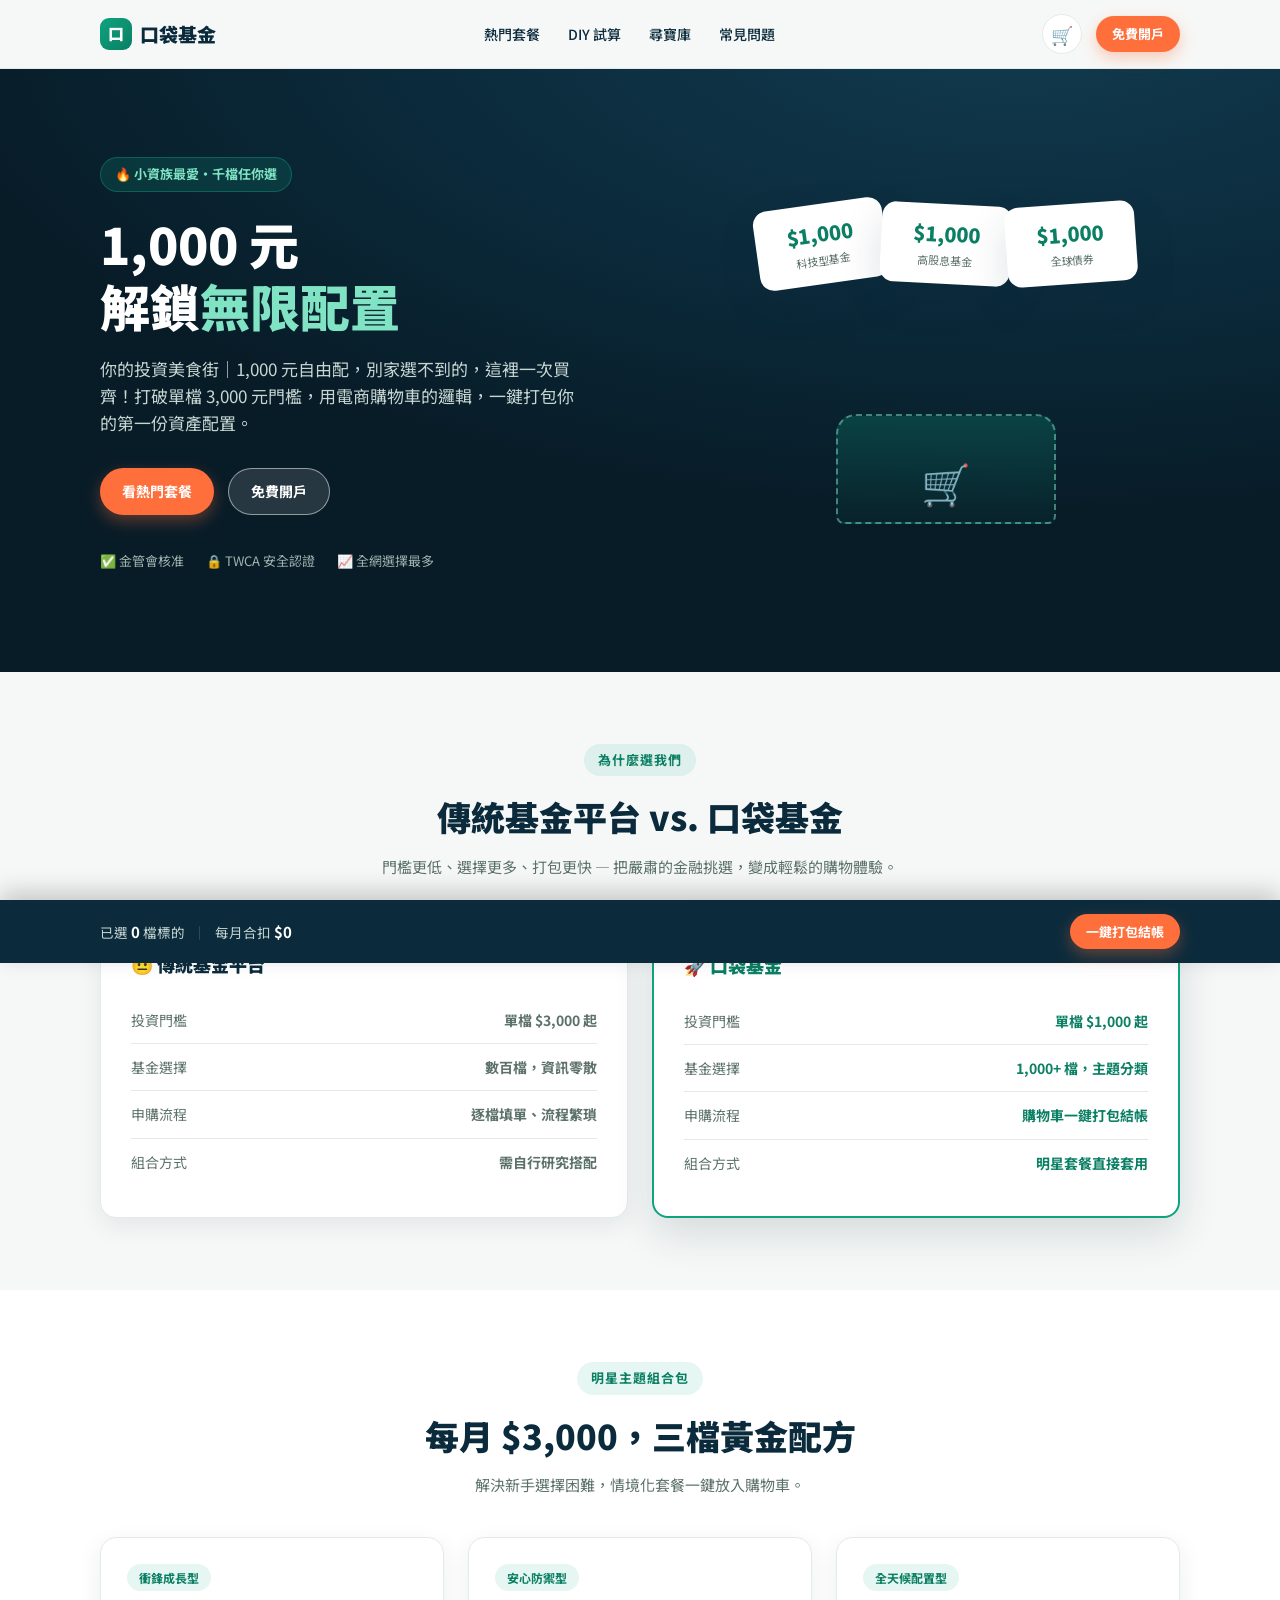
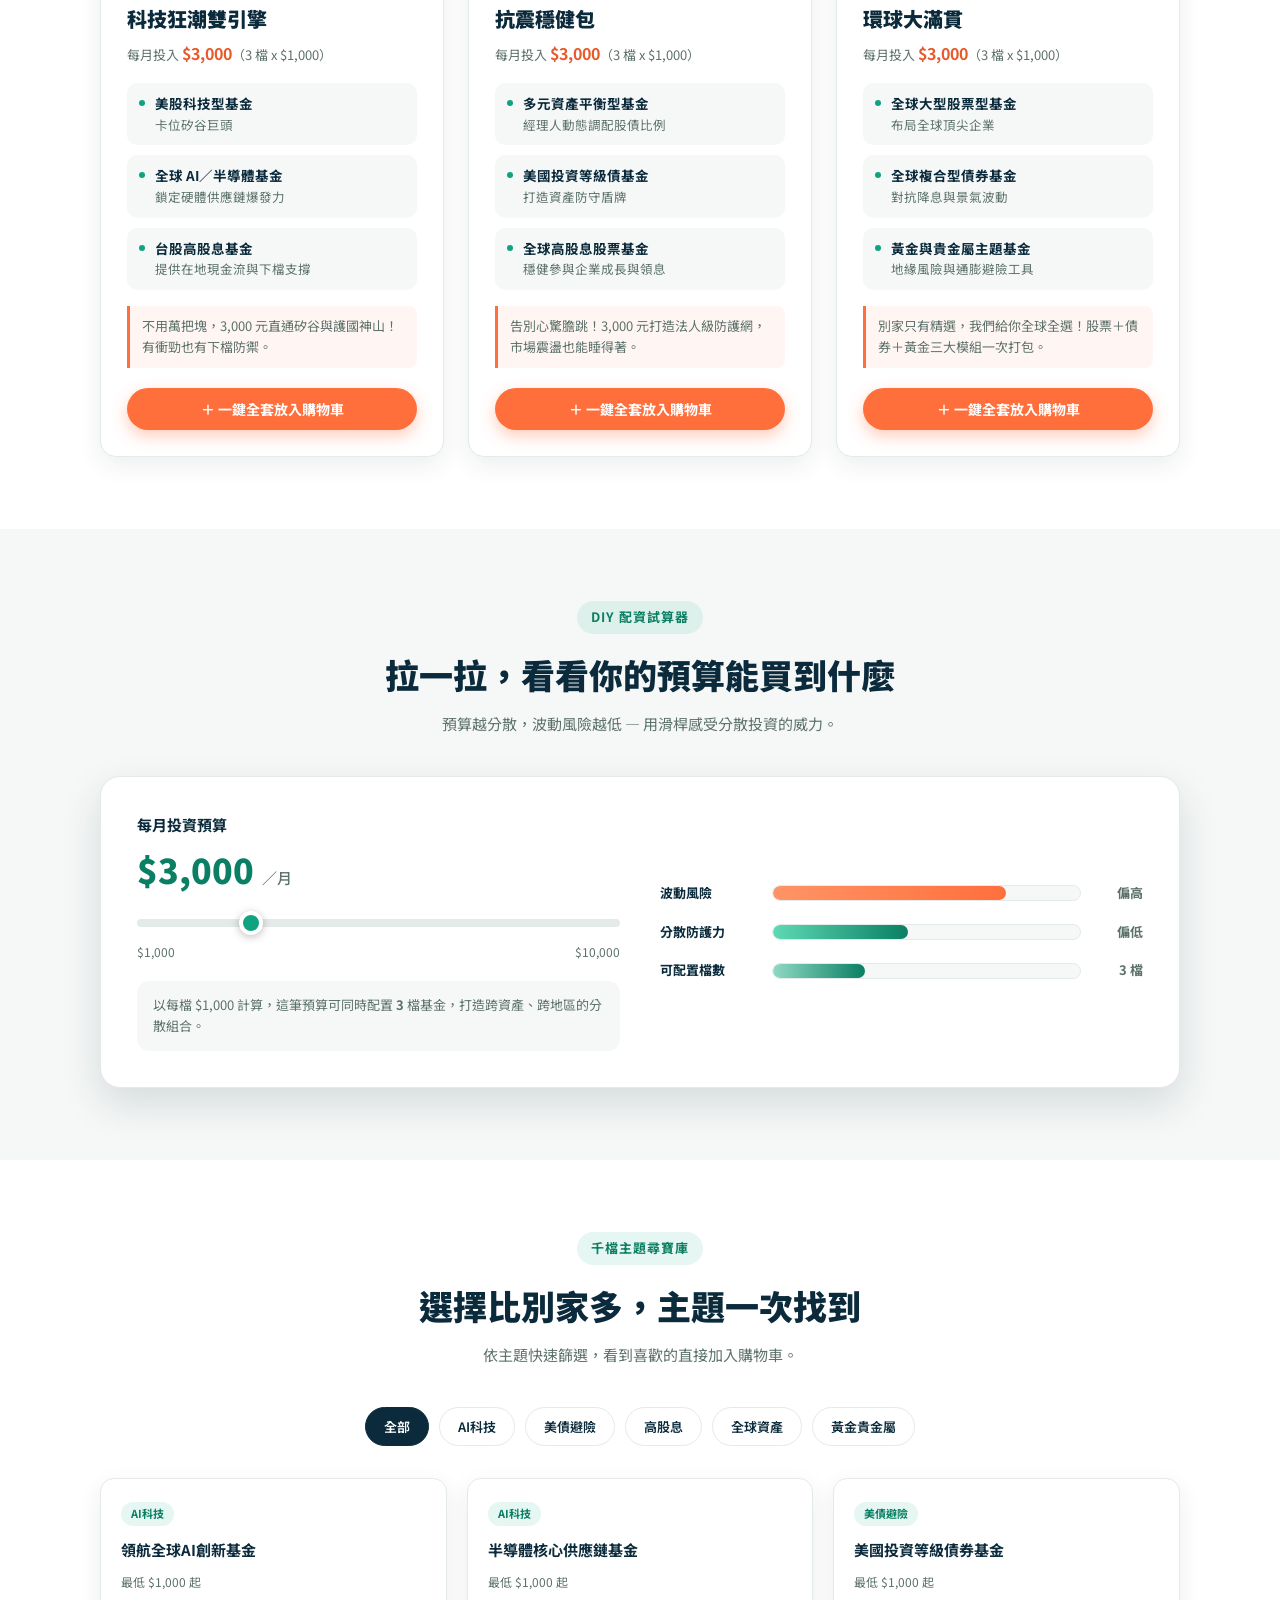
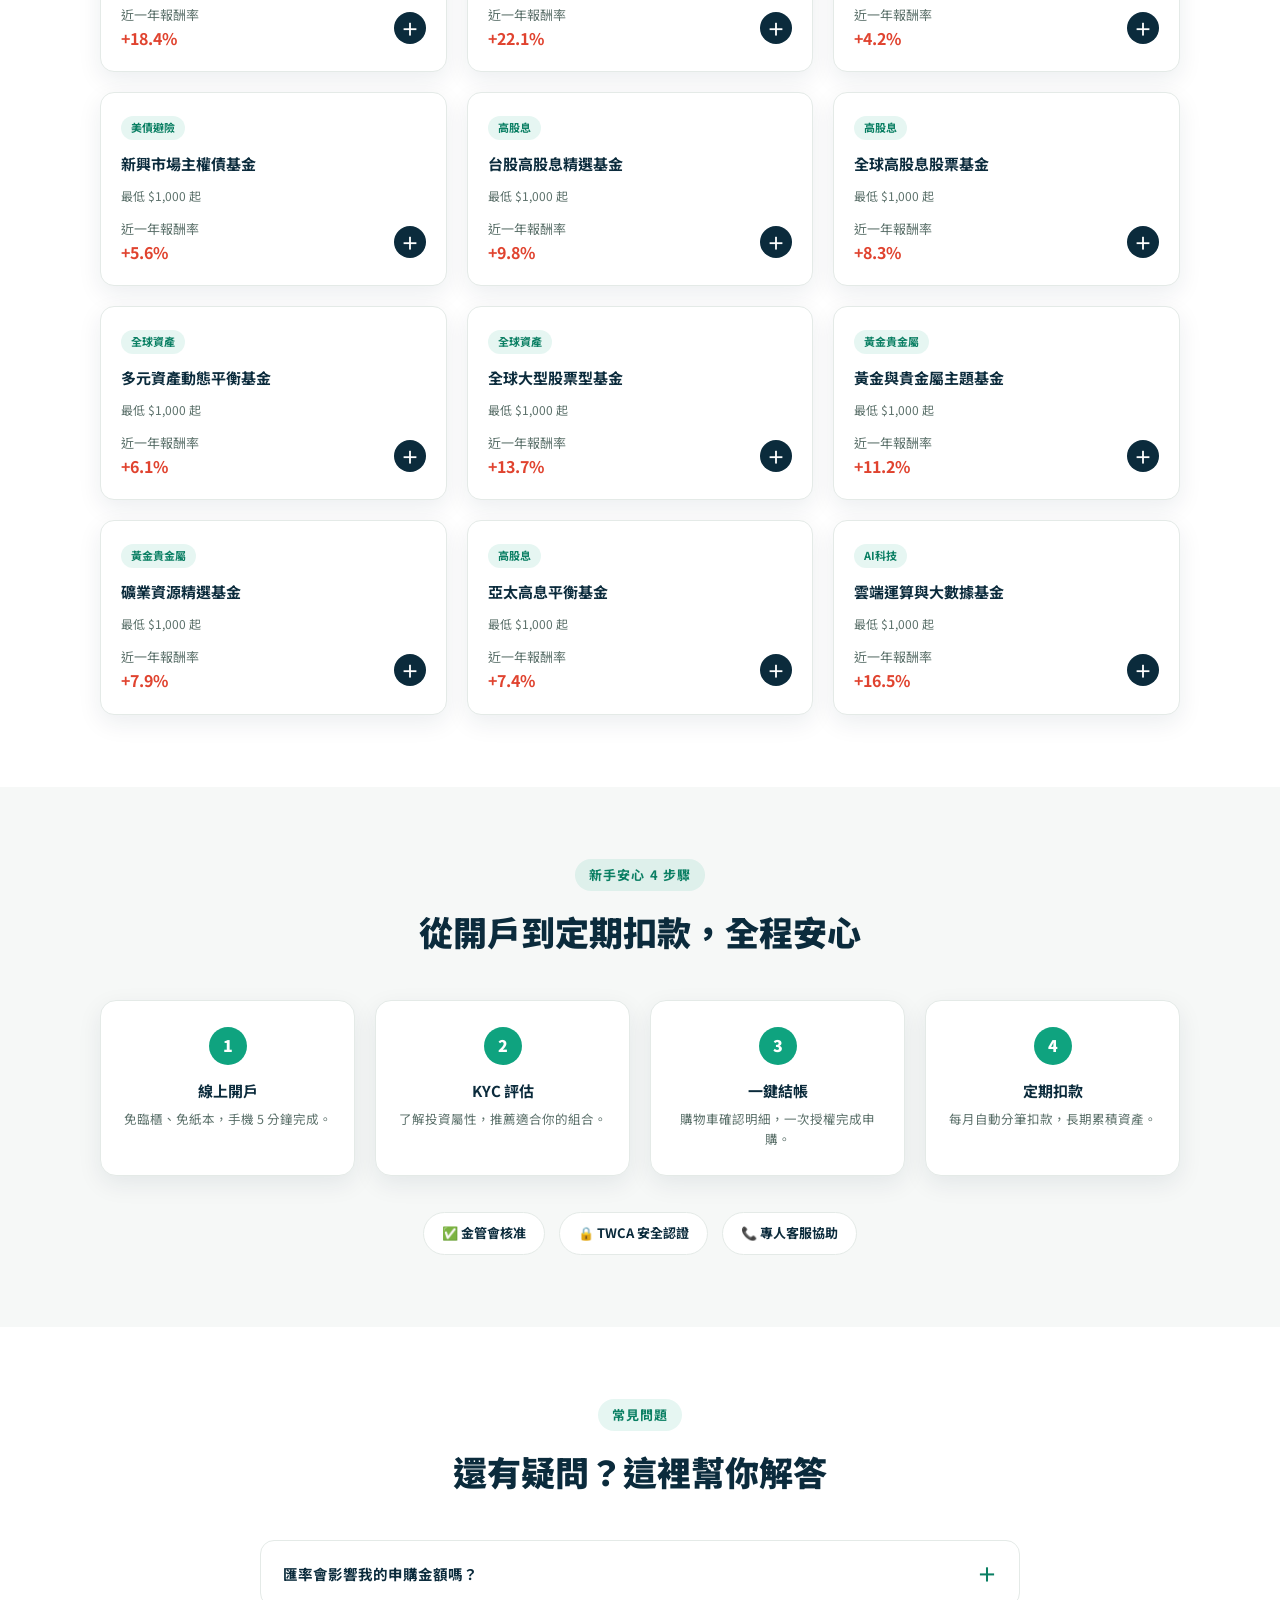
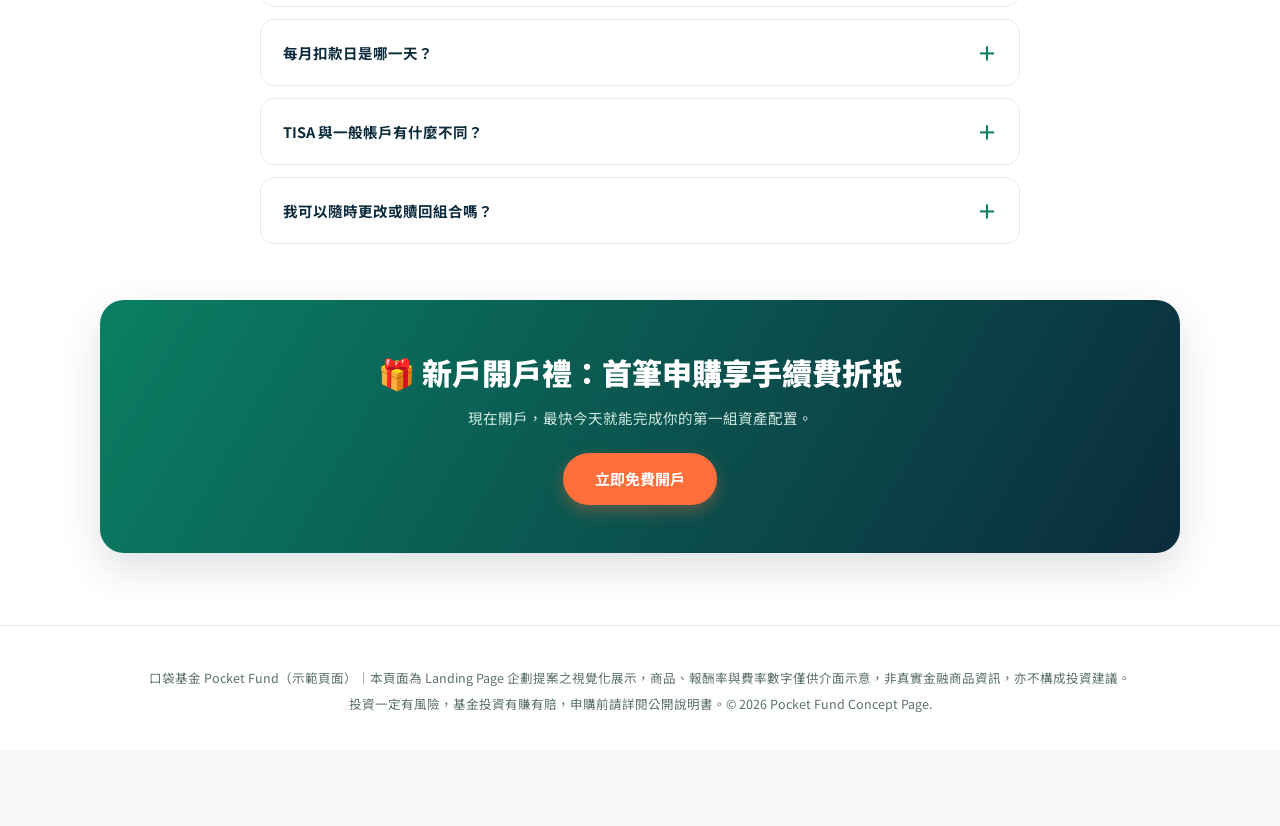
==== index.html @ 4504dd33 "Add pocket-fund single-page landing site Implements the landing page plan from the PDF spec: hero, p" ====
<!DOCTYPE html>
<html lang="zh-Hant">
<head>
<meta charset="UTF-8">
<meta name="viewport" content="width=device-width, initial-scale=1.0">
<title>口袋基金｜1,000 元解鎖無限配置</title>
<meta name="description" content="1,000 元起，千檔基金自由配、一鍵打包結帳。你的投資美食街，別家選不到的，這裡一次買齊。">
<link rel="preconnect" href="https://fonts.googleapis.com">
<link rel="preconnect" href="https://fonts.gstatic.com" crossorigin>
<link href="https://fonts.googleapis.com/css2?family=Noto+Sans+TC:wght@400;500;700;900&display=swap" rel="stylesheet">
<style>
:root{
  --navy:#0B2B3C;
  --teal:#0FA37F;
  --teal-dark:#0A7F63;
  --accent:#FF6F3C;
  --accent-dark:#E85A29;
  --bg:#F6F8F7;
  --card:#FFFFFF;
  --text:#132622;
  --muted:#5C716B;
  --line:#E4EAE7;
  --radius:16px;
  --shadow:0 8px 24px rgba(11,43,60,0.08);
  --shadow-lg:0 16px 40px rgba(11,43,60,0.14);
}
*{box-sizing:border-box;margin:0;padding:0;}
html{scroll-behavior:smooth;}
body{
  font-family:'Noto Sans TC','PingFang TC','Microsoft JhengHei',sans-serif;
  background:var(--bg);
  color:var(--text);
  line-height:1.6;
  padding-bottom:76px;
}
img{max-width:100%;display:block;}
a{color:inherit;text-decoration:none;}
button{font-family:inherit;cursor:pointer;border:none;background:none;}
.container{max-width:1120px;margin:0 auto;padding:0 20px;}
.section{padding:72px 0;}
.section-head{text-align:center;max-width:640px;margin:0 auto 40px;}
.eyebrow{
  display:inline-block;color:var(--teal-dark);font-weight:700;font-size:13px;
  letter-spacing:.08em;background:rgba(15,163,127,0.1);padding:6px 14px;border-radius:999px;margin-bottom:14px;
}
.section-title{font-size:clamp(24px,4vw,34px);font-weight:900;color:var(--navy);}
.section-sub{color:var(--muted);margin-top:10px;font-size:15px;}

/* header */
header{
  position:sticky;top:0;z-index:60;background:rgba(246,248,247,0.92);backdrop-filter:blur(10px);
  border-bottom:1px solid var(--line);
}
.nav{display:flex;align-items:center;justify-content:space-between;padding:14px 20px;max-width:1120px;margin:0 auto;}
.logo{display:flex;align-items:center;gap:8px;font-weight:900;font-size:19px;color:var(--navy);}
.logo-mark{width:32px;height:32px;border-radius:9px;background:linear-gradient(135deg,var(--teal),var(--teal-dark));display:flex;align-items:center;justify-content:center;color:#fff;font-size:16px;font-weight:900;}
.nav-links{display:flex;gap:28px;font-size:14px;font-weight:500;color:var(--navy);}
.nav-links a:hover{color:var(--teal-dark);}
.nav-right{display:flex;align-items:center;gap:14px;}
.cart-chip{
  position:relative;width:40px;height:40px;border-radius:50%;background:var(--card);border:1px solid var(--line);
  display:flex;align-items:center;justify-content:center;font-size:18px;
}
.cart-badge{
  position:absolute;top:-4px;right:-4px;background:var(--accent);color:#fff;font-size:11px;font-weight:700;
  min-width:18px;height:18px;border-radius:999px;display:flex;align-items:center;justify-content:center;padding:0 4px;
  transform:scale(0);transition:transform .25s cubic-bezier(.34,1.56,.64,1);
}
.cart-badge.show{transform:scale(1);}
.btn{
  display:inline-flex;align-items:center;justify-content:center;gap:6px;padding:11px 22px;border-radius:999px;
  font-weight:700;font-size:14px;transition:transform .15s ease,box-shadow .15s ease;white-space:nowrap;
}
.btn:active{transform:scale(0.96);}
.btn-primary{background:var(--accent);color:#fff;box-shadow:0 6px 16px rgba(255,111,60,0.35);}
.btn-primary:hover{background:var(--accent-dark);}
.btn-ghost{background:var(--card);color:var(--navy);border:1.5px solid var(--line);}
.btn-ghost:hover{border-color:var(--teal);color:var(--teal-dark);}
.btn-outline-light{background:rgba(255,255,255,0.12);color:#fff;border:1.5px solid rgba(255,255,255,0.5);}
.btn-outline-light:hover{background:rgba(255,255,255,0.22);}
.btn-sm{padding:8px 16px;font-size:13px;}
@media (max-width:860px){.nav-links{display:none;}}

/* hero */
.hero{
  position:relative;overflow:hidden;background:radial-gradient(1100px 500px at 80% -10%,#123B4F 0%,var(--navy) 55%,#081C28 100%);
  color:#fff;padding:88px 0 100px;
}
.hero-inner{display:grid;grid-template-columns:1.1fr 0.9fr;gap:40px;align-items:center;}
@media (max-width:900px){.hero-inner{grid-template-columns:1fr;text-align:center;}}
.hero-badge{
  display:inline-flex;align-items:center;gap:6px;background:rgba(15,163,127,0.18);border:1px solid rgba(15,163,127,0.4);
  color:#7FE3C4;padding:6px 14px;border-radius:999px;font-size:13px;font-weight:700;margin-bottom:20px;
}
.hero h1{font-size:clamp(30px,5vw,50px);font-weight:900;line-height:1.25;}
.hero h1 .hl{color:#7FE3C4;}
.hero p{margin-top:18px;font-size:17px;color:#C7D6D2;max-width:480px;}
@media (max-width:900px){.hero p{margin-left:auto;margin-right:auto;}}
.hero-cta{display:flex;gap:14px;margin-top:32px;flex-wrap:wrap;}
@media (max-width:900px){.hero-cta{justify-content:center;}}
.hero-trust{display:flex;gap:22px;margin-top:36px;flex-wrap:wrap;color:#9FB3AE;font-size:13px;}
@media (max-width:900px){.hero-trust{justify-content:center;}}
.hero-trust span{display:flex;align-items:center;gap:6px;}

.hero-visual{position:relative;height:320px;}
@media (max-width:900px){.hero-visual{height:260px;}}
.drop-card{
  position:absolute;left:50%;width:130px;padding:14px;border-radius:14px;background:#fff;color:var(--navy);
  box-shadow:var(--shadow-lg);text-align:center;animation:dropfall 3.6s ease-in-out infinite;
}
.drop-card .amt{font-size:20px;font-weight:900;color:var(--teal-dark);}
.drop-card .lbl{font-size:11px;color:var(--muted);margin-top:2px;}
.drop-card:nth-child(1){top:0;transform:translateX(-190px) rotate(-8deg);animation-delay:0s;}
.drop-card:nth-child(2){top:0;transform:translateX(-65px) rotate(3deg);animation-delay:.5s;}
.drop-card:nth-child(3){top:0;transform:translateX(60px) rotate(-4deg);animation-delay:1s;}
@keyframes dropfall{
  0%{opacity:0;top:-20px;}
  12%{opacity:1;}
  55%{top:190px;}
  62%{top:178px;}
  70%{top:190px;}
  85%{opacity:1;}
  100%{opacity:0;top:190px;}
}
.cart-well{
  position:absolute;bottom:0;left:50%;transform:translateX(-50%);width:220px;height:110px;
  background:linear-gradient(180deg,rgba(15,163,127,0.25),rgba(15,163,127,0.05));
  border:2px dashed rgba(127,227,196,0.5);border-radius:20px 20px 8px 8px;display:flex;align-items:flex-end;justify-content:center;
  font-size:40px;padding-bottom:8px;
}

/* compare section */
.compare-grid{display:grid;grid-template-columns:1fr 1fr;gap:24px;}
@media (max-width:760px){.compare-grid{grid-template-columns:1fr;}}
.compare-card{background:var(--card);border-radius:var(--radius);padding:30px;box-shadow:var(--shadow);border:1px solid var(--line);}
.compare-card.win{border:2px solid var(--teal);position:relative;box-shadow:var(--shadow-lg);}
.compare-card.win::before{
  content:"推薦選擇";position:absolute;top:-14px;left:24px;background:var(--teal);color:#fff;font-size:12px;font-weight:700;
  padding:4px 14px;border-radius:999px;
}
.compare-card h3{font-size:18px;font-weight:900;color:var(--navy);margin-bottom:18px;}
.compare-card.win h3{color:var(--teal-dark);}
.compare-row{display:flex;justify-content:space-between;align-items:center;padding:12px 0;border-bottom:1px solid var(--line);font-size:14px;}
.compare-row:last-child{border-bottom:none;}
.compare-row .k{color:var(--muted);}
.compare-row .v{font-weight:700;}
.compare-card:not(.win) .v{color:var(--muted);}
.compare-card.win .v{color:var(--teal-dark);}

/* combos */
.combo-grid{display:grid;grid-template-columns:repeat(3,1fr);gap:24px;}
@media (max-width:960px){.combo-grid{grid-template-columns:1fr;}}
.combo-card{
  background:var(--card);border-radius:var(--radius);padding:26px;box-shadow:var(--shadow);border:1px solid var(--line);
  display:flex;flex-direction:column;transition:transform .2s ease,box-shadow .2s ease;
}
.combo-card:hover{transform:translateY(-4px);box-shadow:var(--shadow-lg);}
.combo-tag{display:inline-block;font-size:12px;font-weight:700;color:var(--teal-dark);background:rgba(15,163,127,0.1);padding:4px 12px;border-radius:999px;align-self:flex-start;margin-bottom:12px;}
.combo-card h3{font-size:20px;font-weight:900;color:var(--navy);}
.combo-price{margin-top:6px;color:var(--muted);font-size:13px;}
.combo-price b{color:var(--accent-dark);font-size:16px;}
.combo-list{margin-top:16px;display:flex;flex-direction:column;gap:10px;flex:1;}
.combo-item{display:flex;gap:10px;font-size:13px;padding:10px 12px;background:var(--bg);border-radius:10px;}
.combo-item .dot{width:6px;height:6px;border-radius:50%;background:var(--teal);margin-top:7px;flex-shrink:0;}
.combo-item b{display:block;color:var(--navy);font-size:13.5px;}
.combo-item span{color:var(--muted);font-size:12.5px;}
.combo-copy{margin-top:16px;font-size:13px;color:var(--muted);background:rgba(255,111,60,0.06);border-left:3px solid var(--accent);padding:10px 12px;border-radius:0 8px 8px 0;}
.combo-card .btn{margin-top:20px;width:100%;}

/* calculator */
.calc-wrap{background:var(--card);border-radius:20px;box-shadow:var(--shadow-lg);border:1px solid var(--line);padding:36px;display:grid;grid-template-columns:1fr 1fr;gap:40px;}
@media (max-width:860px){.calc-wrap{grid-template-columns:1fr;padding:24px;}}
.calc-label{font-weight:700;color:var(--navy);margin-bottom:6px;font-size:15px;}
.calc-value{font-size:34px;font-weight:900;color:var(--teal-dark);}
.calc-value span{font-size:15px;color:var(--muted);font-weight:500;}
input[type=range]{
  width:100%;margin-top:22px;-webkit-appearance:none;height:8px;border-radius:999px;background:var(--line);outline:none;
}
input[type=range]::-webkit-slider-thumb{
  -webkit-appearance:none;width:24px;height:24px;border-radius:50%;background:var(--teal);border:4px solid #fff;
  box-shadow:0 2px 8px rgba(0,0,0,0.25);cursor:pointer;
}
input[type=range]::-moz-range-thumb{width:24px;height:24px;border-radius:50%;background:var(--teal);border:4px solid #fff;box-shadow:0 2px 8px rgba(0,0,0,0.25);cursor:pointer;}
.calc-scale{display:flex;justify-content:space-between;font-size:12px;color:var(--muted);margin-top:8px;}
.calc-note{margin-top:20px;font-size:13px;color:var(--muted);background:var(--bg);padding:14px 16px;border-radius:12px;}
.calc-chart{display:flex;flex-direction:column;justify-content:center;gap:18px;}
.bar-row{display:flex;align-items:center;gap:12px;}
.bar-label{width:100px;font-size:13px;color:var(--navy);font-weight:700;flex-shrink:0;}
.bar-track{flex:1;height:16px;background:var(--bg);border-radius:999px;overflow:hidden;border:1px solid var(--line);}
.bar-fill{height:100%;border-radius:999px;transition:width .35s ease;}
.bar-fill.risk{background:linear-gradient(90deg,#FF9466,var(--accent));}
.bar-fill.stable{background:linear-gradient(90deg,#5FD9B4,var(--teal-dark));}
.bar-val{width:50px;text-align:right;font-size:13px;font-weight:700;color:var(--muted);flex-shrink:0;}

/* treasure */
.tag-filter{display:flex;flex-wrap:wrap;gap:10px;justify-content:center;margin-bottom:32px;}
.tag-btn{
  padding:9px 18px;border-radius:999px;border:1.5px solid var(--line);background:var(--card);font-size:13px;font-weight:600;
  color:var(--navy);transition:all .15s ease;
}
.tag-btn:hover{border-color:var(--teal);}
.tag-btn.active{background:var(--navy);color:#fff;border-color:var(--navy);}
.fund-grid{display:grid;grid-template-columns:repeat(3,1fr);gap:20px;}
@media (max-width:960px){.fund-grid{grid-template-columns:repeat(2,1fr);}}
@media (max-width:620px){.fund-grid{grid-template-columns:1fr;}}
.fund-card{background:var(--card);border-radius:14px;padding:20px;border:1px solid var(--line);box-shadow:var(--shadow);transition:transform .2s ease;}
.fund-card:hover{transform:translateY(-3px);}
.fund-tag{font-size:11px;font-weight:700;color:var(--teal-dark);background:rgba(15,163,127,0.1);padding:3px 10px;border-radius:999px;display:inline-block;}
.fund-name{margin-top:12px;font-size:15px;font-weight:700;color:var(--navy);}
.fund-meta{display:flex;justify-content:space-between;align-items:center;margin-top:14px;}
.fund-return{font-size:13px;color:var(--muted);}
.fund-return b{color:#E0432F;font-size:16px;}
.fund-return.neg b{color:#2E9E6B;}
.add-btn{
  width:32px;height:32px;border-radius:50%;background:var(--navy);color:#fff;font-size:18px;font-weight:700;
  display:flex;align-items:center;justify-content:center;transition:transform .15s ease,background .15s ease;
}
.add-btn:hover{background:var(--teal-dark);}
.add-btn:active{transform:scale(0.85);}
.fund-price{margin-top:10px;font-size:12px;color:var(--muted);}

/* steps */
.steps-grid{display:grid;grid-template-columns:repeat(4,1fr);gap:20px;}
@media (max-width:860px){.steps-grid{grid-template-columns:repeat(2,1fr);}}
@media (max-width:480px){.steps-grid{grid-template-columns:1fr;}}
.step-card{background:var(--card);border-radius:16px;padding:26px 20px;text-align:center;border:1px solid var(--line);box-shadow:var(--shadow);position:relative;}
.step-num{
  width:38px;height:38px;border-radius:50%;background:var(--teal);color:#fff;font-weight:900;display:flex;
  align-items:center;justify-content:center;margin:0 auto 14px;font-size:16px;
}
.step-card h4{font-size:15px;font-weight:700;color:var(--navy);margin-bottom:6px;}
.step-card p{font-size:12.5px;color:var(--muted);}
.trust-badges{display:flex;justify-content:center;gap:14px;margin-top:36px;flex-wrap:wrap;}
.badge-pill{
  display:flex;align-items:center;gap:8px;background:var(--card);border:1px solid var(--line);padding:10px 18px;
  border-radius:999px;font-size:13px;font-weight:700;color:var(--navy);
}

/* faq */
.faq-list{max-width:760px;margin:0 auto;display:flex;flex-direction:column;gap:12px;}
.faq-item{background:var(--card);border:1px solid var(--line);border-radius:14px;overflow:hidden;}
.faq-q{width:100%;text-align:left;padding:18px 22px;display:flex;justify-content:space-between;align-items:center;font-weight:700;color:var(--navy);font-size:14.5px;}
.faq-q .plus{transition:transform .25s ease;color:var(--teal-dark);font-size:20px;flex-shrink:0;margin-left:12px;}
.faq-item.open .faq-q .plus{transform:rotate(45deg);}
.faq-a{max-height:0;overflow:hidden;transition:max-height .3s ease;}
.faq-a p{padding:0 22px 18px;font-size:13.5px;color:var(--muted);}

.cta-banner{
  margin-top:56px;background:linear-gradient(120deg,var(--teal-dark),var(--navy));border-radius:24px;padding:48px;
  text-align:center;color:#fff;box-shadow:var(--shadow-lg);
}
.cta-banner h3{font-size:clamp(22px,3.5vw,30px);font-weight:900;}
.cta-banner p{color:#CFE8DF;margin-top:10px;font-size:14.5px;}
.cta-banner .btn-primary{margin-top:24px;padding:14px 32px;font-size:15px;}

footer{padding:36px 0;text-align:center;color:var(--muted);font-size:12.5px;border-top:1px solid var(--line);background:var(--card);}
footer p{margin-top:6px;}

/* sticky cart bar */
.cart-bar{
  position:fixed;left:0;right:0;bottom:0;z-index:70;background:var(--navy);color:#fff;
  box-shadow:0 -8px 24px rgba(0,0,0,0.2);transform:translateY(100%);transition:transform .3s cubic-bezier(.34,1.2,.64,1);
}
.cart-bar.show{transform:translateY(0);}
.cart-bar-inner{max-width:1120px;margin:0 auto;padding:14px 20px;display:flex;align-items:center;justify-content:space-between;gap:16px;}
.cart-bar-info{font-size:13.5px;color:#C7D6D2;}
.cart-bar-info b{color:#fff;font-size:15px;}
.cart-bar-info .sep{margin:0 8px;color:#4A6470;}

.fly-card{
  position:fixed;z-index:80;background:#fff;color:var(--navy);font-size:12px;font-weight:700;padding:6px 10px;
  border-radius:8px;box-shadow:var(--shadow-lg);pointer-events:none;transition:all .6s cubic-bezier(.5,-0.3,.7,1);
}
.toast{
  position:fixed;bottom:96px;left:50%;transform:translateX(-50%) translateY(20px);background:var(--navy);color:#fff;
  padding:10px 20px;border-radius:999px;font-size:13px;font-weight:600;opacity:0;transition:all .3s ease;z-index:90;pointer-events:none;
}
.toast.show{opacity:1;transform:translateX(-50%) translateY(0);}
</style>
</head>
<body>

<header>
  <div class="nav">
    <div class="logo"><span class="logo-mark">口</span>口袋基金</div>
    <nav class="nav-links">
      <a href="#combos">熱門套餐</a>
      <a href="#calc">DIY 試算</a>
      <a href="#treasure">尋寶庫</a>
      <a href="#faq">常見問題</a>
    </nav>
    <div class="nav-right">
      <div class="cart-chip" id="cartChip">🛒<span class="cart-badge" id="cartBadge">0</span></div>
      <a href="#faq" class="btn btn-primary btn-sm">免費開戶</a>
    </div>
  </div>
</header>

<section class="hero">
  <div class="container hero-inner">
    <div>
      <span class="hero-badge">🔥 小資族最愛・千檔任你選</span>
      <h1>1,000 元<br>解鎖<span class="hl">無限配置</span></h1>
      <p>你的投資美食街｜1,000 元自由配，別家選不到的，這裡一次買齊！打破單檔 3,000 元門檻，用電商購物車的邏輯，一鍵打包你的第一份資產配置。</p>
      <div class="hero-cta">
        <a href="#combos" class="btn btn-primary">看熱門套餐</a>
        <a href="#faq" class="btn btn-outline-light">免費開戶</a>
      </div>
      <div class="hero-trust">
        <span>✅ 金管會核准</span>
        <span>🔒 TWCA 安全認證</span>
        <span>📈 全網選擇最多</span>
      </div>
    </div>
    <div class="hero-visual">
      <div class="drop-card"><div class="amt">$1,000</div><div class="lbl">科技型基金</div></div>
      <div class="drop-card"><div class="amt">$1,000</div><div class="lbl">高股息基金</div></div>
      <div class="drop-card"><div class="amt">$1,000</div><div class="lbl">全球債券</div></div>
      <div class="cart-well">🛒</div>
    </div>
  </div>
</section>

<section class="section" id="compare">
  <div class="container">
    <div class="section-head">
      <span class="eyebrow">為什麼選我們</span>
      <h2 class="section-title">傳統基金平台 vs. 口袋基金</h2>
      <p class="section-sub">門檻更低、選擇更多、打包更快 — 把嚴肅的金融挑選，變成輕鬆的購物體驗。</p>
    </div>
    <div class="compare-grid">
      <div class="compare-card">
        <h3>😐 傳統基金平台</h3>
        <div class="compare-row"><span class="k">投資門檻</span><span class="v">單檔 $3,000 起</span></div>
        <div class="compare-row"><span class="k">基金選擇</span><span class="v">數百檔，資訊零散</span></div>
        <div class="compare-row"><span class="k">申購流程</span><span class="v">逐檔填單、流程繁瑣</span></div>
        <div class="compare-row"><span class="k">組合方式</span><span class="v">需自行研究搭配</span></div>
      </div>
      <div class="compare-card win">
        <h3>🚀 口袋基金</h3>
        <div class="compare-row"><span class="k">投資門檻</span><span class="v">單檔 $1,000 起</span></div>
        <div class="compare-row"><span class="k">基金選擇</span><span class="v">1,000+ 檔，主題分類</span></div>
        <div class="compare-row"><span class="k">申購流程</span><span class="v">購物車一鍵打包結帳</span></div>
        <div class="compare-row"><span class="k">組合方式</span><span class="v">明星套餐直接套用</span></div>
      </div>
    </div>
  </div>
</section>

<section class="section" id="combos" style="background:var(--card);">
  <div class="container">
    <div class="section-head">
      <span class="eyebrow">明星主題組合包</span>
      <h2 class="section-title">每月 $3,000，三檔黃金配方</h2>
      <p class="section-sub">解決新手選擇困難，情境化套餐一鍵放入購物車。</p>
    </div>
    <div class="combo-grid" id="comboGrid"></div>
  </div>
</section>

<section class="section" id="calc">
  <div class="container">
    <div class="section-head">
      <span class="eyebrow">DIY 配資試算器</span>
      <h2 class="section-title">拉一拉，看看你的預算能買到什麼</h2>
      <p class="section-sub">預算越分散，波動風險越低 — 用滑桿感受分散投資的威力。</p>
    </div>
    <div class="calc-wrap">
      <div>
        <div class="calc-label">每月投資預算</div>
        <div class="calc-value" id="calcAmount">$3,000 <span>／月</span></div>
        <input type="range" min="1000" max="10000" step="1000" value="3000" id="budgetSlider">
        <div class="calc-scale"><span>$1,000</span><span>$10,000</span></div>
        <div class="calc-note" id="calcNote">以每檔 $1,000 計算，這筆預算可同時配置 <b>3</b> 檔基金，打造跨資產、跨地區的分散組合。</div>
      </div>
      <div class="calc-chart">
        <div class="bar-row"><div class="bar-label">波動風險</div><div class="bar-track"><div class="bar-fill risk" id="riskBar" style="width:70%"></div></div><div class="bar-val" id="riskVal">中高</div></div>
        <div class="bar-row"><div class="bar-label">分散防護力</div><div class="bar-track"><div class="bar-fill stable" id="stableBar" style="width:30%"></div></div><div class="bar-val" id="stableVal">偏低</div></div>
        <div class="bar-row"><div class="bar-label">可配置檔數</div><div class="bar-track"><div class="bar-fill stable" id="countBar" style="width:30%;background:linear-gradient(90deg,#8FD9C4,var(--teal-dark));"></div></div><div class="bar-val" id="countVal">3 檔</div></div>
      </div>
    </div>
  </div>
</section>

<section class="section" id="treasure" style="background:var(--card);">
  <div class="container">
    <div class="section-head">
      <span class="eyebrow">千檔主題尋寶庫</span>
      <h2 class="section-title">選擇比別家多，主題一次找到</h2>
      <p class="section-sub">依主題快速篩選，看到喜歡的直接加入購物車。</p>
    </div>
    <div class="tag-filter" id="tagFilter"></div>
    <div class="fund-grid" id="fundGrid"></div>
  </div>
</section>

<section class="section" id="steps">
  <div class="container">
    <div class="section-head">
      <span class="eyebrow">新手安心 4 步驟</span>
      <h2 class="section-title">從開戶到定期扣款，全程安心</h2>
    </div>
    <div class="steps-grid">
      <div class="step-card"><div class="step-num">1</div><h4>線上開戶</h4><p>免臨櫃、免紙本，手機 5 分鐘完成。</p></div>
      <div class="step-card"><div class="step-num">2</div><h4>KYC 評估</h4><p>了解投資屬性，推薦適合你的組合。</p></div>
      <div class="step-card"><div class="step-num">3</div><h4>一鍵結帳</h4><p>購物車確認明細，一次授權完成申購。</p></div>
      <div class="step-card"><div class="step-num">4</div><h4>定期扣款</h4><p>每月自動分筆扣款，長期累積資產。</p></div>
    </div>
    <div class="trust-badges">
      <div class="badge-pill">✅ 金管會核准</div>
      <div class="badge-pill">🔒 TWCA 安全認證</div>
      <div class="badge-pill">📞 專人客服協助</div>
    </div>
  </div>
</section>

<section class="section" id="faq" style="background:var(--card);">
  <div class="container">
    <div class="section-head">
      <span class="eyebrow">常見問題</span>
      <h2 class="section-title">還有疑問？這裡幫你解答</h2>
    </div>
    <div class="faq-list" id="faqList"></div>

    <div class="cta-banner">
      <h3>🎁 新戶開戶禮：首筆申購享手續費折抵</h3>
      <p>現在開戶，最快今天就能完成你的第一組資產配置。</p>
      <a href="#" class="btn btn-primary">立即免費開戶</a>
    </div>
  </div>
</section>

<footer>
  <p>口袋基金 Pocket Fund（示範頁面）｜本頁面為 Landing Page 企劃提案之視覺化展示，商品、報酬率與費率數字僅供介面示意，非真實金融商品資訊，亦不構成投資建議。</p>
  <p>投資一定有風險，基金投資有賺有賠，申購前請詳閱公開說明書。© 2026 Pocket Fund Concept Page.</p>
</footer>

<div class="cart-bar" id="cartBar">
  <div class="cart-bar-inner">
    <div class="cart-bar-info">已選 <b id="cartCount">0</b> 檔標的<span class="sep">｜</span>每月合扣 <b id="cartTotal">$0</b></div>
    <button class="btn btn-primary btn-sm" id="checkoutBtn">一鍵打包結帳</button>
  </div>
</div>
<div class="toast" id="toast"></div>

<script>
const combos = [
  {
    id:'tech', tag:'衝鋒成長型', title:'科技狂潮雙引擎', priceEach:1000,
    items:[
      {n:'美股科技型基金', d:'卡位矽谷巨頭'},
      {n:'全球 AI／半導體基金', d:'鎖定硬體供應鏈爆發力'},
      {n:'台股高股息基金', d:'提供在地現金流與下檔支撐'}
    ],
    copy:'不用萬把塊，3,000 元直通矽谷與護國神山！有衝勁也有下檔防禦。'
  },
  {
    id:'defense', tag:'安心防禦型', title:'抗震穩健包', priceEach:1000,
    items:[
      {n:'多元資產平衡型基金', d:'經理人動態調配股債比例'},
      {n:'美國投資等級債基金', d:'打造資產防守盾牌'},
      {n:'全球高股息股票基金', d:'穩健參與企業成長與領息'}
    ],
    copy:'告別心驚膽跳！3,000 元打造法人級防護網，市場震盪也能睡得著。'
  },
  {
    id:'global', tag:'全天候配置型', title:'環球大滿貫', priceEach:1000,
    items:[
      {n:'全球大型股票型基金', d:'布局全球頂尖企業'},
      {n:'全球複合型債券基金', d:'對抗降息與景氣波動'},
      {n:'黃金與貴金屬主題基金', d:'地緣風險與通膨避險工具'}
    ],
    copy:'別家只有精選，我們給你全球全選！股票＋債券＋黃金三大模組一次打包。'
  }
];

const funds = [
  {tag:'AI科技', name:'領航全球AI創新基金', ret:18.4},
  {tag:'AI科技', name:'半導體核心供應鏈基金', ret:22.1},
  {tag:'美債避險', name:'美國投資等級債券基金', ret:4.2},
  {tag:'美債避險', name:'新興市場主權債基金', ret:5.6},
  {tag:'高股息', name:'台股高股息精選基金', ret:9.8},
  {tag:'高股息', name:'全球高股息股票基金', ret:8.3},
  {tag:'全球資產', name:'多元資產動態平衡基金', ret:6.1},
  {tag:'全球資產', name:'全球大型股票型基金', ret:13.7},
  {tag:'黃金貴金屬', name:'黃金與貴金屬主題基金', ret:11.2},
  {tag:'黃金貴金屬', name:'礦業資源精選基金', ret:7.9},
  {tag:'高股息', name:'亞太高息平衡基金', ret:7.4},
  {tag:'AI科技', name:'雲端運算與大數據基金', ret:16.5}
];

const faqs = [
  {q:'匯率會影響我的申購金額嗎？', a:'若選擇海外計價基金，扣款當下會以當日匯率結算為新台幣金額，購物車結帳頁會清楚列出換算後金額，不會有隱藏費用。'},
  {q:'每月扣款日是哪一天？', a:'預設為每月 5 日、15 日或 25 日，可於結帳時自由選擇，扣款失敗會於 3 個工作日內提醒您補扣，不影響既有配置。'},
  {q:'TISA 與一般帳戶有什麼不同？', a:'TISA（投資型帳戶）可跨平台整合已投資部位、享有稅務試算工具與更完整的資產總覽；一般帳戶則僅顯示於本平台申購之部位。'},
  {q:'我可以隨時更改或贖回組合嗎？', a:'可以，組合包僅為建議配置，購物車內任一檔基金皆可單獨調整金額或移除，贖回無鎖定期，惟仍以各基金公開說明書規範為準。'}
];

const cart = [];
const money = n => '$' + n.toLocaleString('en-US');

function renderCombos(){
  const grid = document.getElementById('comboGrid');
  grid.innerHTML = combos.map(c => `
    <div class="combo-card">
      <span class="combo-tag">${c.tag}</span>
      <h3>${c.title}</h3>
      <div class="combo-price">每月投入 <b>${money(c.priceEach*3)}</b>（3 檔 x $1,000）</div>
      <div class="combo-list">
        ${c.items.map(i=>`<div class="combo-item"><span class="dot"></span><div><b>${i.n}</b><span>${i.d}</span></div></div>`).join('')}
      </div>
      <div class="combo-copy">${c.copy}</div>
      <button class="btn btn-primary" onclick="addCombo('${c.id}', event)">＋ 一鍵全套放入購物車</button>
    </div>
  `).join('');
}

function renderTags(){
  const tags = ['全部', ...new Set(funds.map(f=>f.tag))];
  const wrap = document.getElementById('tagFilter');
  wrap.innerHTML = tags.map((t,i)=>`<button class="tag-btn ${i===0?'active':''}" data-tag="${t}">${t}</button>`).join('');
  wrap.querySelectorAll('.tag-btn').forEach(btn=>{
    btn.addEventListener('click', ()=>{
      wrap.querySelectorAll('.tag-btn').forEach(b=>b.classList.remove('active'));
      btn.classList.add('active');
      renderFunds(btn.dataset.tag);
    });
  });
}

function renderFunds(filter='全部'){
  const grid = document.getElementById('fundGrid');
  const list = filter==='全部' ? funds : funds.filter(f=>f.tag===filter);
  grid.innerHTML = list.map((f,idx)=>`
    <div class="fund-card">
      <span class="fund-tag">${f.tag}</span>
      <div class="fund-name">${f.name}</div>
      <div class="fund-price">最低 $1,000 起</div>
      <div class="fund-meta">
        <div class="fund-return"><span>近一年報酬率</span><br><b>+${f.ret}%</b></div>
        <button class="add-btn" onclick="addFund('${f.name.replace(/'/g,"")}', event)">＋</button>
      </div>
    </div>
  `).join('');
}

function renderFaq(){
  const list = document.getElementById('faqList');
  list.innerHTML = faqs.map((f,i)=>`
    <div class="faq-item" id="faq-${i}">
      <button class="faq-q" onclick="toggleFaq(${i})"><span>${f.q}</span><span class="plus">＋</span></button>
      <div class="faq-a"><p>${f.a}</p></div>
    </div>
  `).join('');
}
function toggleFaq(i){
  const item = document.getElementById('faq-'+i);
  const a = item.querySelector('.faq-a');
  const isOpen = item.classList.contains('open');
  document.querySelectorAll('.faq-item.open').forEach(el=>{
    el.classList.remove('open');
    el.querySelector('.faq-a').style.maxHeight = null;
  });
  if(!isOpen){
    item.classList.add('open');
    a.style.maxHeight = a.scrollHeight + 'px';
  }
}

function updateCartUI(){
  const count = cart.length;
  const total = cart.reduce((s,c)=>s+c.price,0);
  document.getElementById('cartCount').textContent = count;
  document.getElementById('cartTotal').textContent = money(total);
  const badge = document.getElementById('cartBadge');
  badge.textContent = count;
  badge.classList.toggle('show', count>0);
  document.getElementById('cartBar').classList.toggle('show', count>0);
}

function flyToCart(startEl){
  const startRect = startEl.getBoundingClientRect();
  const cartRect = document.getElementById('cartChip').getBoundingClientRect();
  const fly = document.createElement('div');
  fly.className = 'fly-card';
  fly.textContent = '+1';
  fly.style.left = startRect.left + 'px';
  fly.style.top = startRect.top + 'px';
  document.body.appendChild(fly);
  requestAnimationFrame(()=>{
    fly.style.left = cartRect.left + 'px';
    fly.style.top = cartRect.top + 'px';
    fly.style.transform = 'scale(0.3)';
    fly.style.opacity = '0.2';
  });
  setTimeout(()=>fly.remove(), 650);
}

function showToast(msg){
  const t = document.getElementById('toast');
  t.textContent = msg;
  t.classList.add('show');
  clearTimeout(showToast._tm);
  showToast._tm = setTimeout(()=>t.classList.remove('show'), 1800);
}

function addFund(name, evt){
  cart.push({name, price:1000});
  updateCartUI();
  flyToCart(evt.currentTarget);
  showToast(name + ' 已加入購物車');
}

function addCombo(id, evt){
  const combo = combos.find(c=>c.id===id);
  combo.items.forEach(i=>cart.push({name:i.n, price:combo.priceEach}));
  updateCartUI();
  flyToCart(evt.currentTarget);
  showToast(combo.title + ' 全套已加入購物車');
}

document.getElementById('checkoutBtn').addEventListener('click', ()=>{
  if(cart.length===0) return;
  showToast('已為您整理購物車，前往結帳頁確認明細');
});

const slider = document.getElementById('budgetSlider');
function updateCalc(){
  const val = parseInt(slider.value,10);
  const n = val/1000;
  document.getElementById('calcAmount').innerHTML = money(val) + ' <span>／月</span>';
  document.getElementById('countVal').textContent = n + ' 檔';
  document.getElementById('countBar').style.width = Math.min(100, n*10) + '%';
  const risk = Math.max(20, 100 - n*8);
  const stable = Math.min(95, 20 + n*8);
  document.getElementById('riskBar').style.width = risk + '%';
  document.getElementById('stableBar').style.width = stable + '%';
  document.getElementById('riskVal').textContent = risk>70?'偏高':risk>45?'中等':'偏低';
  document.getElementById('stableVal').textContent = stable>70?'偏高':stable>45?'中等':'偏低';
  document.getElementById('calcNote').innerHTML =
    `以每檔 $1,000 計算，這筆預算可同時配置 <b>${n}</b> 檔基金，${n>=5?'足以打造跨資產、跨地區的完整分散組合。':n>=3?'打造跨資產、跨地區的分散組合。':'建議再拉高預算以獲得更完整的分散效果。'}`;
}
slider.addEventListener('input', updateCalc);

renderCombos();
renderTags();
renderFunds();
renderFaq();
updateCalc();
</script>
</body>
</html>
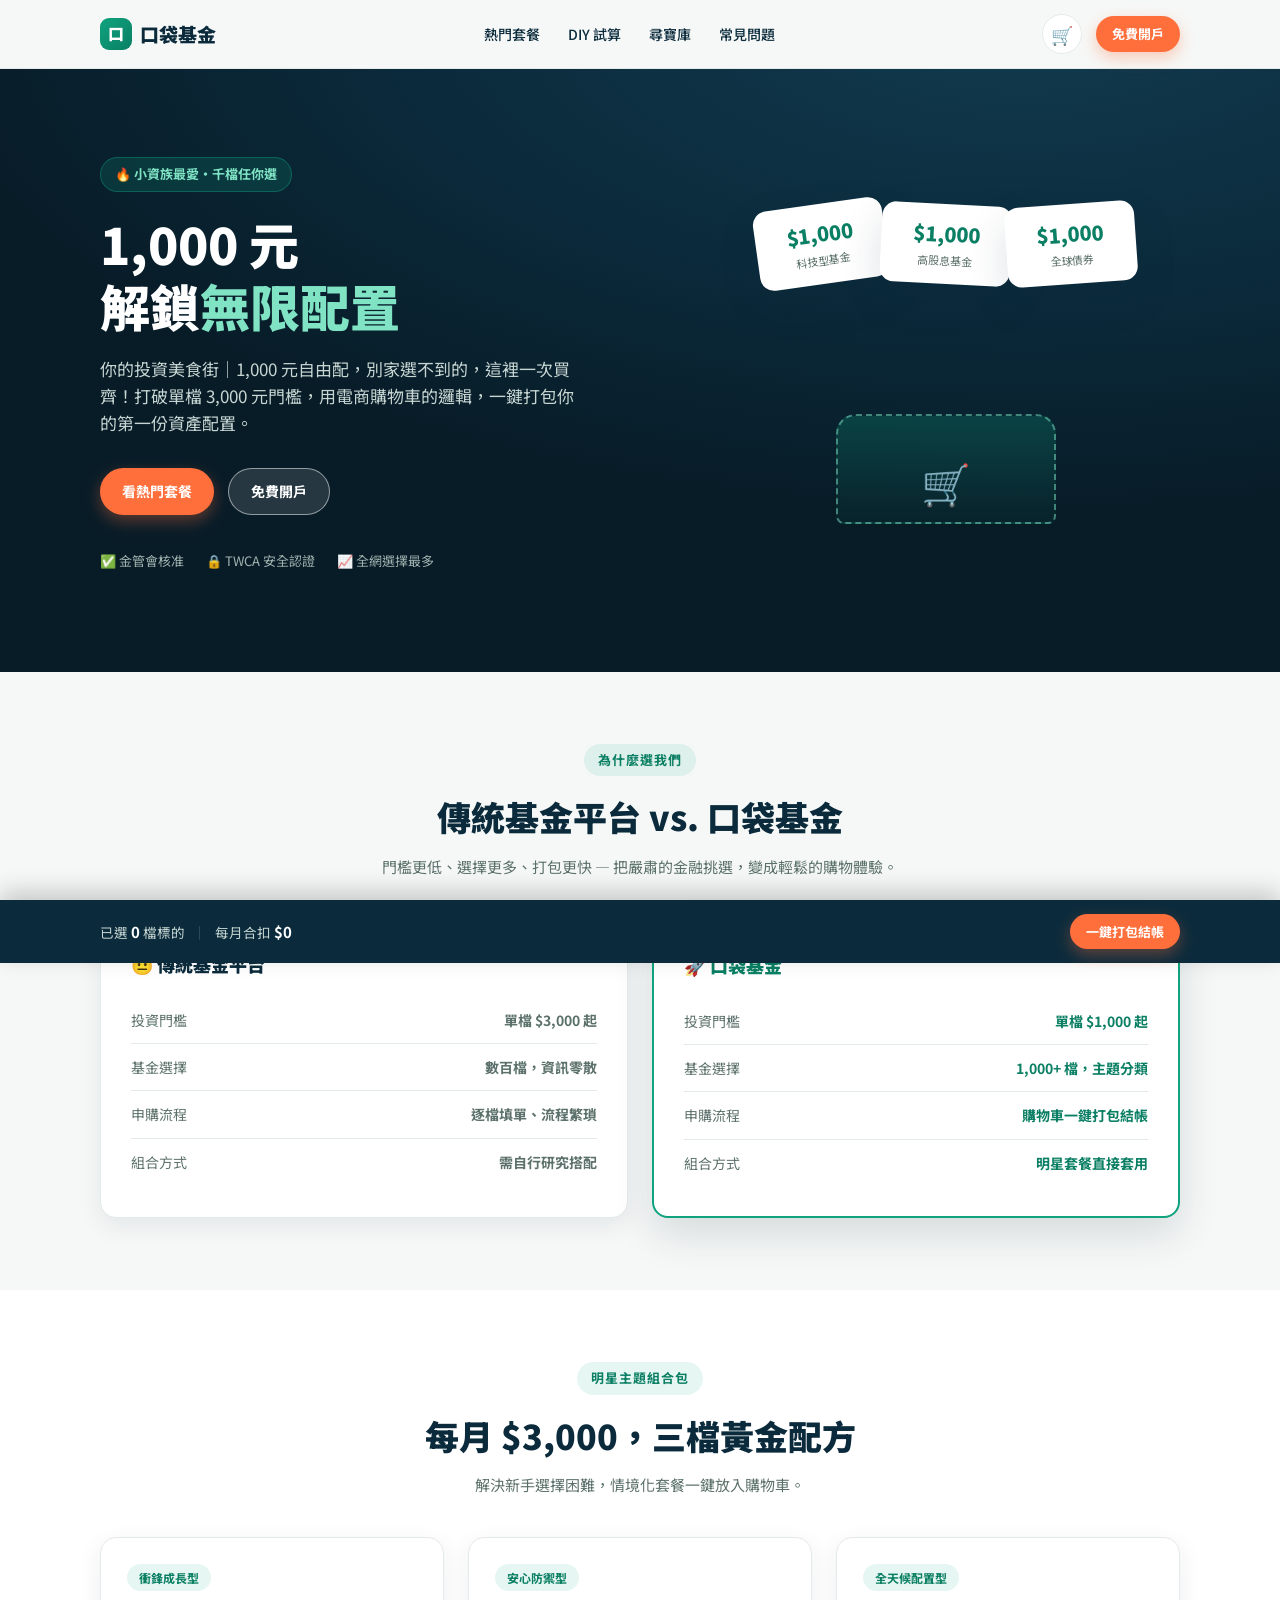
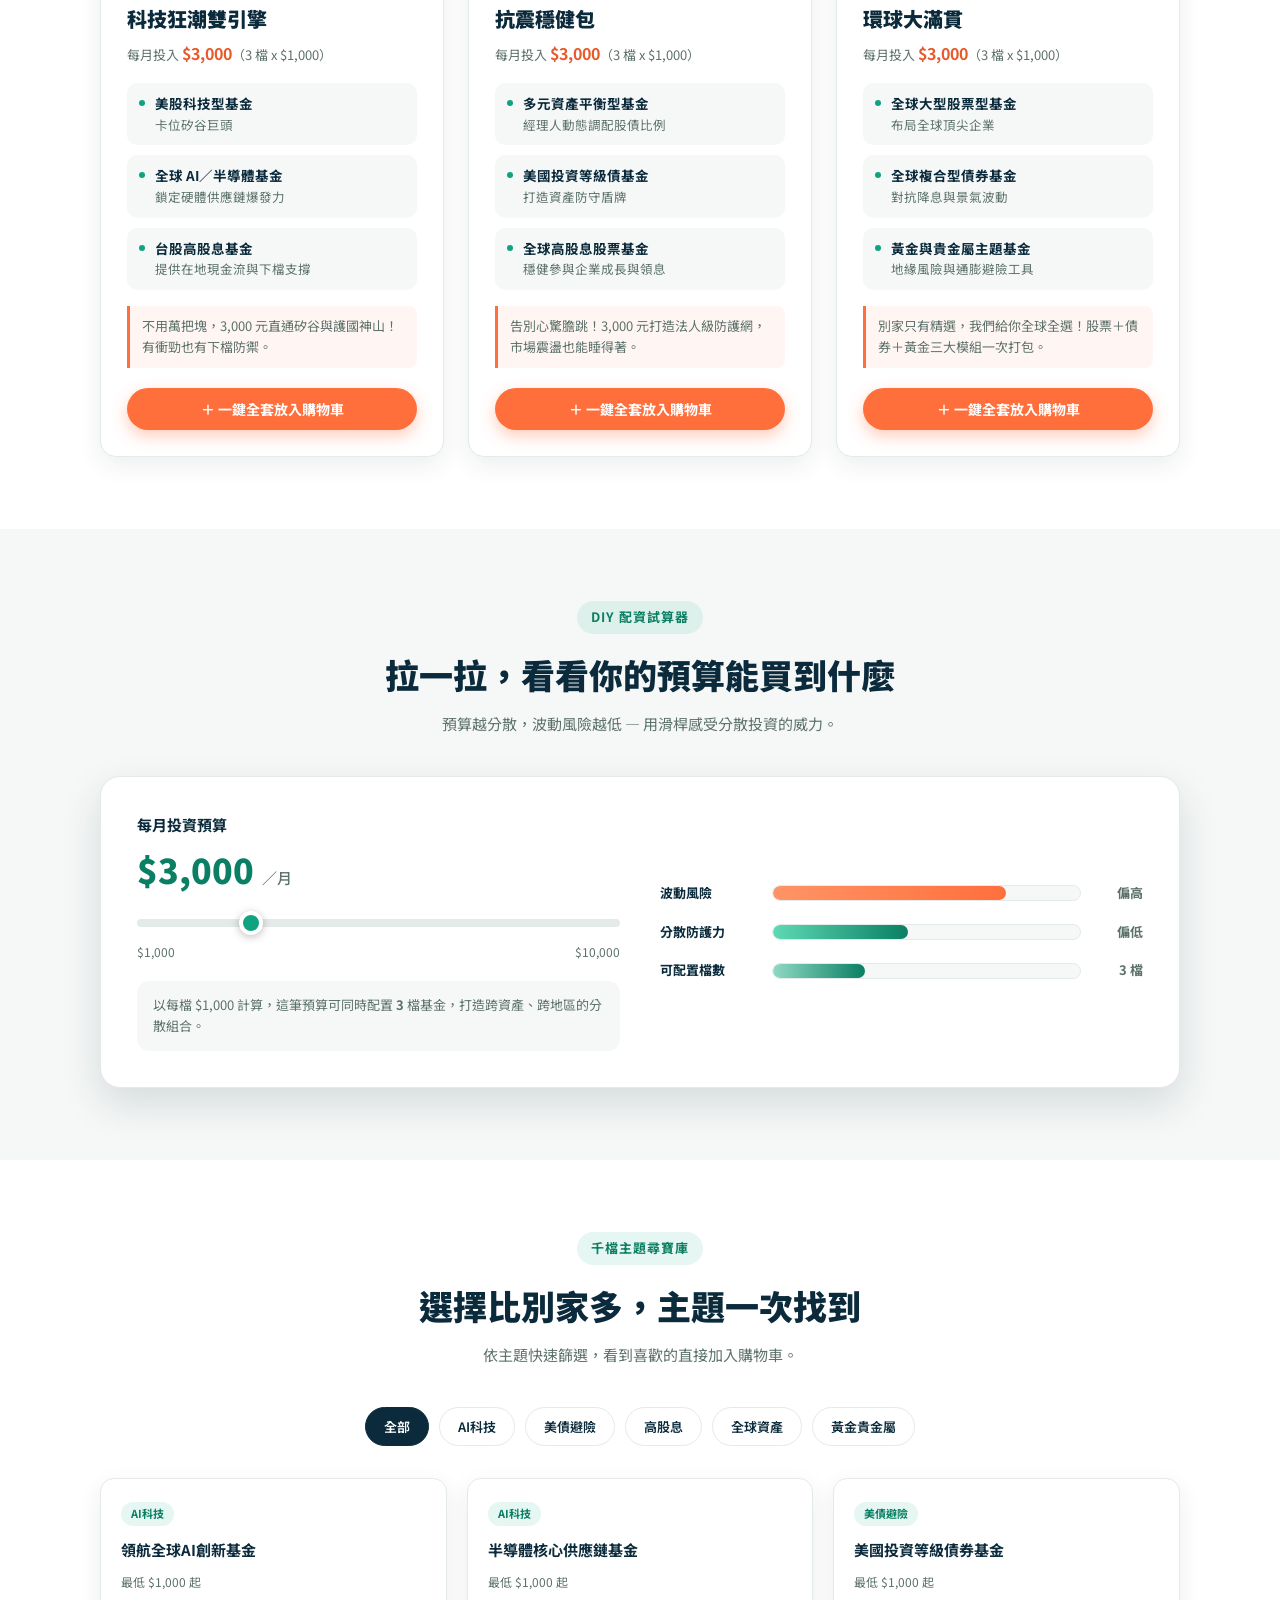
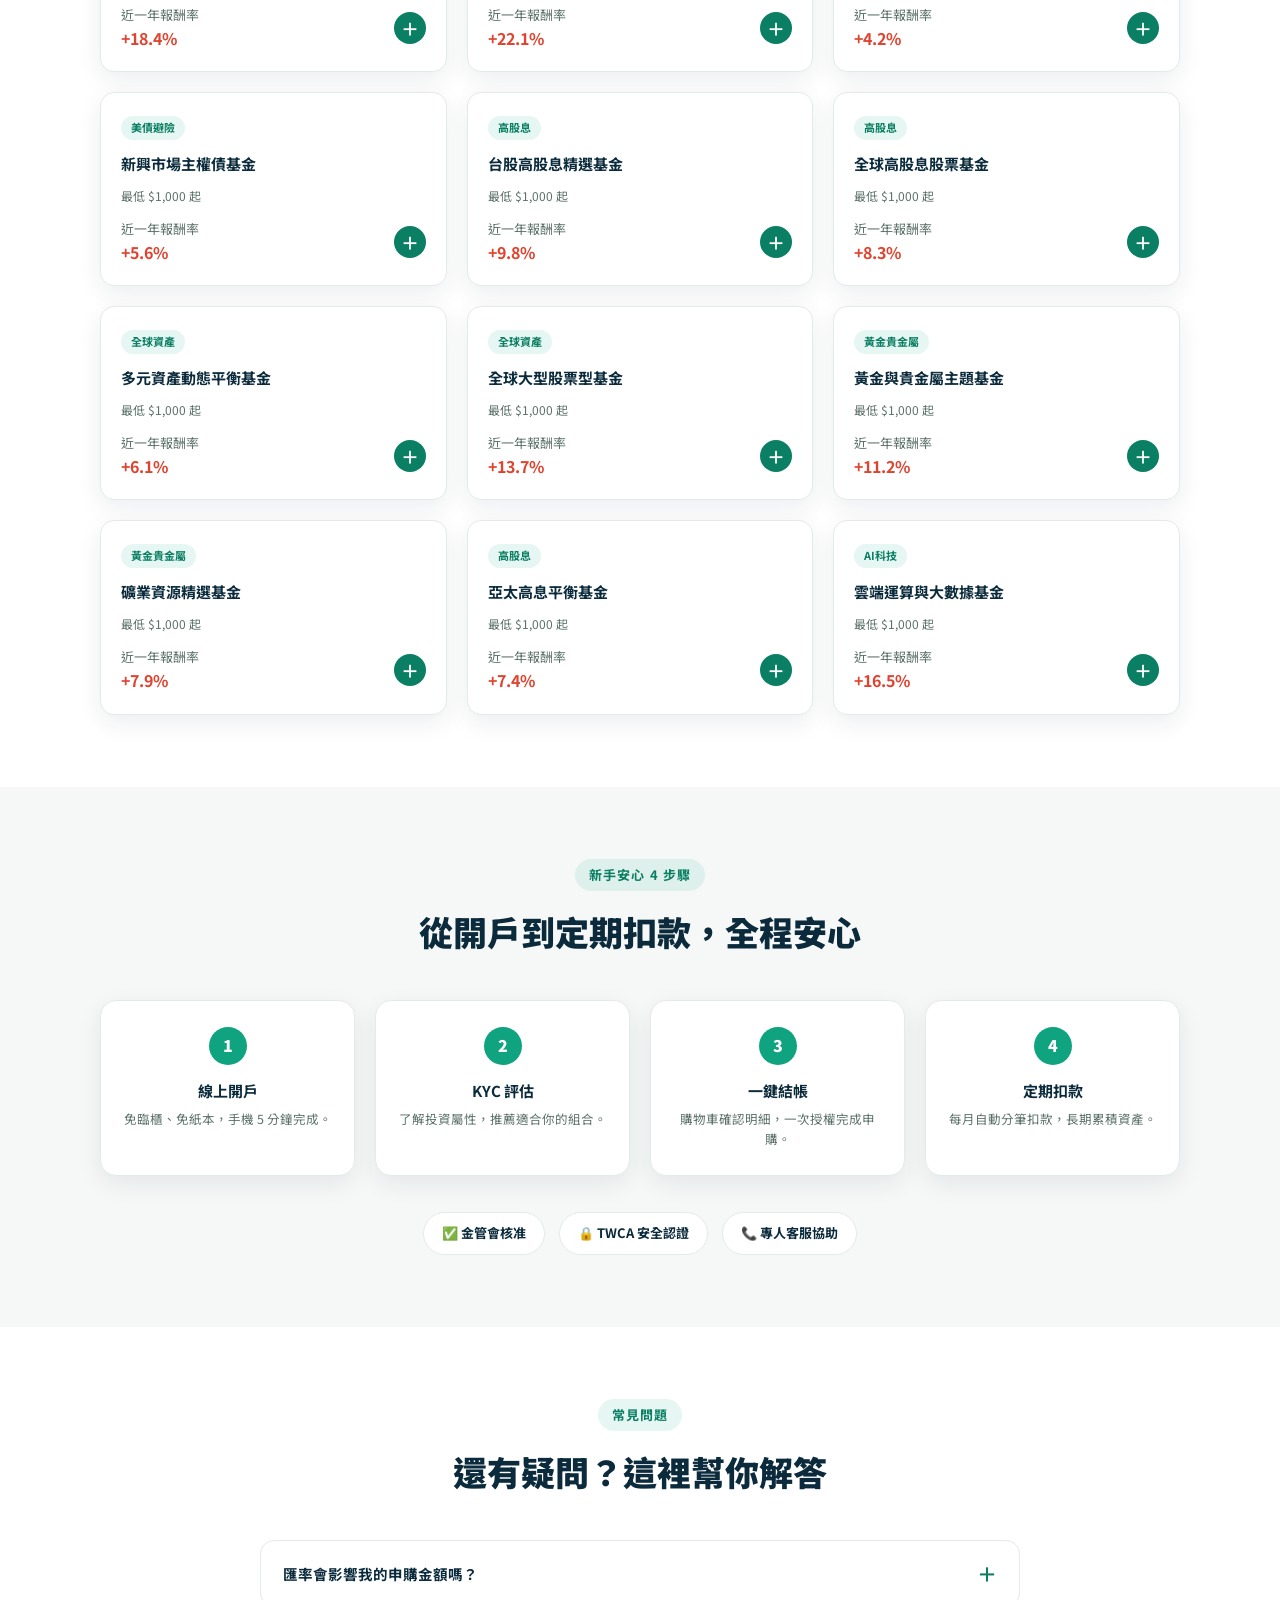
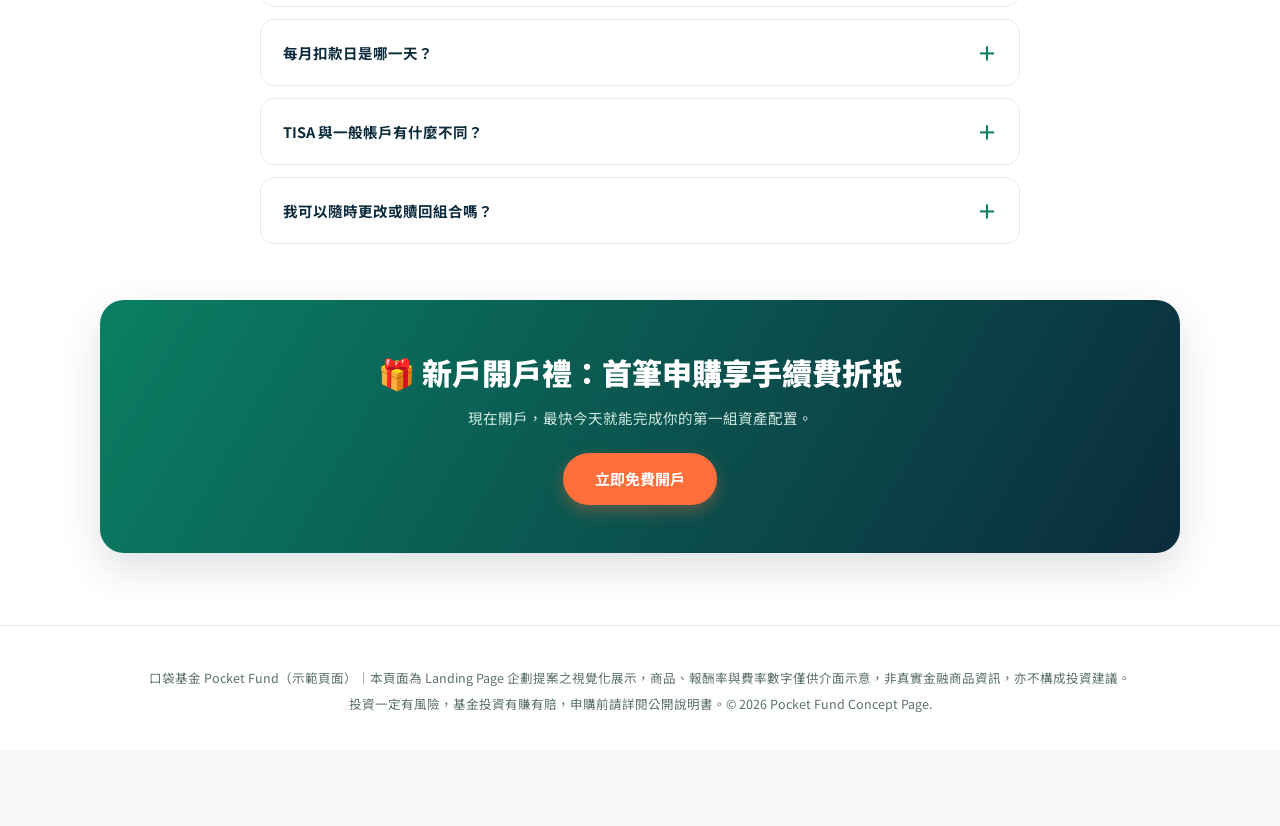
==== commit 567501ff: "Add light/dark theme support to landing page Introduces themed tokens (bg, card, text, muted, line, " ====
--- a/index.html
+++ b/index.html
@@ -16,13 +16,39 @@
   --accent:#FF6F3C;
   --accent-dark:#E85A29;
   --bg:#F6F8F7;
+  --bg-rgb:246,248,247;
   --card:#FFFFFF;
   --text:#132622;
   --muted:#5C716B;
   --line:#E4EAE7;
+  --ink:#0B2B3C;
   --radius:16px;
   --shadow:0 8px 24px rgba(11,43,60,0.08);
   --shadow-lg:0 16px 40px rgba(11,43,60,0.14);
+}
+@media (prefers-color-scheme: dark){
+  :root:not([data-theme="light"]){
+    --bg:#0B1614;
+    --bg-rgb:11,22,20;
+    --card:#132623;
+    --text:#E7F0EC;
+    --muted:#8FA69E;
+    --line:#25423B;
+    --ink:#EAF6F1;
+    --shadow:0 8px 24px rgba(0,0,0,0.35);
+    --shadow-lg:0 16px 40px rgba(0,0,0,0.5);
+  }
+}
+:root[data-theme="dark"]{
+  --bg:#0B1614;
+  --bg-rgb:11,22,20;
+  --card:#132623;
+  --text:#E7F0EC;
+  --muted:#8FA69E;
+  --line:#25423B;
+  --ink:#EAF6F1;
+  --shadow:0 8px 24px rgba(0,0,0,0.35);
+  --shadow-lg:0 16px 40px rgba(0,0,0,0.5);
 }
 *{box-sizing:border-box;margin:0;padding:0;}
 html{scroll-behavior:smooth;}
@@ -43,18 +69,18 @@
   display:inline-block;color:var(--teal-dark);font-weight:700;font-size:13px;
   letter-spacing:.08em;background:rgba(15,163,127,0.1);padding:6px 14px;border-radius:999px;margin-bottom:14px;
 }
-.section-title{font-size:clamp(24px,4vw,34px);font-weight:900;color:var(--navy);}
+.section-title{font-size:clamp(24px,4vw,34px);font-weight:900;color:var(--ink);text-wrap:balance;}
 .section-sub{color:var(--muted);margin-top:10px;font-size:15px;}
 
 /* header */
 header{
-  position:sticky;top:0;z-index:60;background:rgba(246,248,247,0.92);backdrop-filter:blur(10px);
+  position:sticky;top:0;z-index:60;background:rgba(var(--bg-rgb),0.85);backdrop-filter:blur(10px);
   border-bottom:1px solid var(--line);
 }
 .nav{display:flex;align-items:center;justify-content:space-between;padding:14px 20px;max-width:1120px;margin:0 auto;}
-.logo{display:flex;align-items:center;gap:8px;font-weight:900;font-size:19px;color:var(--navy);}
+.logo{display:flex;align-items:center;gap:8px;font-weight:900;font-size:19px;color:var(--ink);}
 .logo-mark{width:32px;height:32px;border-radius:9px;background:linear-gradient(135deg,var(--teal),var(--teal-dark));display:flex;align-items:center;justify-content:center;color:#fff;font-size:16px;font-weight:900;}
-.nav-links{display:flex;gap:28px;font-size:14px;font-weight:500;color:var(--navy);}
+.nav-links{display:flex;gap:28px;font-size:14px;font-weight:500;color:var(--ink);}
 .nav-links a:hover{color:var(--teal-dark);}
 .nav-right{display:flex;align-items:center;gap:14px;}
 .cart-chip{
@@ -74,7 +100,7 @@
 .btn:active{transform:scale(0.96);}
 .btn-primary{background:var(--accent);color:#fff;box-shadow:0 6px 16px rgba(255,111,60,0.35);}
 .btn-primary:hover{background:var(--accent-dark);}
-.btn-ghost{background:var(--card);color:var(--navy);border:1.5px solid var(--line);}
+.btn-ghost{background:var(--card);color:var(--ink);border:1.5px solid var(--line);}
 .btn-ghost:hover{border-color:var(--teal);color:var(--teal-dark);}
 .btn-outline-light{background:rgba(255,255,255,0.12);color:#fff;border:1.5px solid rgba(255,255,255,0.5);}
 .btn-outline-light:hover{background:rgba(255,255,255,0.22);}
@@ -138,7 +164,7 @@
   content:"推薦選擇";position:absolute;top:-14px;left:24px;background:var(--teal);color:#fff;font-size:12px;font-weight:700;
   padding:4px 14px;border-radius:999px;
 }
-.compare-card h3{font-size:18px;font-weight:900;color:var(--navy);margin-bottom:18px;}
+.compare-card h3{font-size:18px;font-weight:900;color:var(--ink);margin-bottom:18px;}
 .compare-card.win h3{color:var(--teal-dark);}
 .compare-row{display:flex;justify-content:space-between;align-items:center;padding:12px 0;border-bottom:1px solid var(--line);font-size:14px;}
 .compare-row:last-child{border-bottom:none;}
@@ -156,13 +182,13 @@
 }
 .combo-card:hover{transform:translateY(-4px);box-shadow:var(--shadow-lg);}
 .combo-tag{display:inline-block;font-size:12px;font-weight:700;color:var(--teal-dark);background:rgba(15,163,127,0.1);padding:4px 12px;border-radius:999px;align-self:flex-start;margin-bottom:12px;}
-.combo-card h3{font-size:20px;font-weight:900;color:var(--navy);}
+.combo-card h3{font-size:20px;font-weight:900;color:var(--ink);}
 .combo-price{margin-top:6px;color:var(--muted);font-size:13px;}
 .combo-price b{color:var(--accent-dark);font-size:16px;}
 .combo-list{margin-top:16px;display:flex;flex-direction:column;gap:10px;flex:1;}
 .combo-item{display:flex;gap:10px;font-size:13px;padding:10px 12px;background:var(--bg);border-radius:10px;}
 .combo-item .dot{width:6px;height:6px;border-radius:50%;background:var(--teal);margin-top:7px;flex-shrink:0;}
-.combo-item b{display:block;color:var(--navy);font-size:13.5px;}
+.combo-item b{display:block;color:var(--ink);font-size:13.5px;}
 .combo-item span{color:var(--muted);font-size:12.5px;}
 .combo-copy{margin-top:16px;font-size:13px;color:var(--muted);background:rgba(255,111,60,0.06);border-left:3px solid var(--accent);padding:10px 12px;border-radius:0 8px 8px 0;}
 .combo-card .btn{margin-top:20px;width:100%;}
@@ -170,7 +196,7 @@
 /* calculator */
 .calc-wrap{background:var(--card);border-radius:20px;box-shadow:var(--shadow-lg);border:1px solid var(--line);padding:36px;display:grid;grid-template-columns:1fr 1fr;gap:40px;}
 @media (max-width:860px){.calc-wrap{grid-template-columns:1fr;padding:24px;}}
-.calc-label{font-weight:700;color:var(--navy);margin-bottom:6px;font-size:15px;}
+.calc-label{font-weight:700;color:var(--ink);margin-bottom:6px;font-size:15px;}
 .calc-value{font-size:34px;font-weight:900;color:var(--teal-dark);}
 .calc-value span{font-size:15px;color:var(--muted);font-weight:500;}
 input[type=range]{
@@ -185,7 +211,7 @@
 .calc-note{margin-top:20px;font-size:13px;color:var(--muted);background:var(--bg);padding:14px 16px;border-radius:12px;}
 .calc-chart{display:flex;flex-direction:column;justify-content:center;gap:18px;}
 .bar-row{display:flex;align-items:center;gap:12px;}
-.bar-label{width:100px;font-size:13px;color:var(--navy);font-weight:700;flex-shrink:0;}
+.bar-label{width:100px;font-size:13px;color:var(--ink);font-weight:700;flex-shrink:0;}
 .bar-track{flex:1;height:16px;background:var(--bg);border-radius:999px;overflow:hidden;border:1px solid var(--line);}
 .bar-fill{height:100%;border-radius:999px;transition:width .35s ease;}
 .bar-fill.risk{background:linear-gradient(90deg,#FF9466,var(--accent));}
@@ -196,7 +222,7 @@
 .tag-filter{display:flex;flex-wrap:wrap;gap:10px;justify-content:center;margin-bottom:32px;}
 .tag-btn{
   padding:9px 18px;border-radius:999px;border:1.5px solid var(--line);background:var(--card);font-size:13px;font-weight:600;
-  color:var(--navy);transition:all .15s ease;
+  color:var(--ink);transition:all .15s ease;
 }
 .tag-btn:hover{border-color:var(--teal);}
 .tag-btn.active{background:var(--navy);color:#fff;border-color:var(--navy);}
@@ -206,13 +232,13 @@
 .fund-card{background:var(--card);border-radius:14px;padding:20px;border:1px solid var(--line);box-shadow:var(--shadow);transition:transform .2s ease;}
 .fund-card:hover{transform:translateY(-3px);}
 .fund-tag{font-size:11px;font-weight:700;color:var(--teal-dark);background:rgba(15,163,127,0.1);padding:3px 10px;border-radius:999px;display:inline-block;}
-.fund-name{margin-top:12px;font-size:15px;font-weight:700;color:var(--navy);}
+.fund-name{margin-top:12px;font-size:15px;font-weight:700;color:var(--ink);}
 .fund-meta{display:flex;justify-content:space-between;align-items:center;margin-top:14px;}
 .fund-return{font-size:13px;color:var(--muted);}
 .fund-return b{color:#E0432F;font-size:16px;}
 .fund-return.neg b{color:#2E9E6B;}
 .add-btn{
-  width:32px;height:32px;border-radius:50%;background:var(--navy);color:#fff;font-size:18px;font-weight:700;
+  width:32px;height:32px;border-radius:50%;background:var(--teal-dark);color:#fff;font-size:18px;font-weight:700;
   display:flex;align-items:center;justify-content:center;transition:transform .15s ease,background .15s ease;
 }
 .add-btn:hover{background:var(--teal-dark);}
@@ -228,18 +254,18 @@
   width:38px;height:38px;border-radius:50%;background:var(--teal);color:#fff;font-weight:900;display:flex;
   align-items:center;justify-content:center;margin:0 auto 14px;font-size:16px;
 }
-.step-card h4{font-size:15px;font-weight:700;color:var(--navy);margin-bottom:6px;}
+.step-card h4{font-size:15px;font-weight:700;color:var(--ink);margin-bottom:6px;}
 .step-card p{font-size:12.5px;color:var(--muted);}
 .trust-badges{display:flex;justify-content:center;gap:14px;margin-top:36px;flex-wrap:wrap;}
 .badge-pill{
   display:flex;align-items:center;gap:8px;background:var(--card);border:1px solid var(--line);padding:10px 18px;
-  border-radius:999px;font-size:13px;font-weight:700;color:var(--navy);
+  border-radius:999px;font-size:13px;font-weight:700;color:var(--ink);
 }
 
 /* faq */
 .faq-list{max-width:760px;margin:0 auto;display:flex;flex-direction:column;gap:12px;}
 .faq-item{background:var(--card);border:1px solid var(--line);border-radius:14px;overflow:hidden;}
-.faq-q{width:100%;text-align:left;padding:18px 22px;display:flex;justify-content:space-between;align-items:center;font-weight:700;color:var(--navy);font-size:14.5px;}
+.faq-q{width:100%;text-align:left;padding:18px 22px;display:flex;justify-content:space-between;align-items:center;font-weight:700;color:var(--ink);font-size:14.5px;background:none;}
 .faq-q .plus{transition:transform .25s ease;color:var(--teal-dark);font-size:20px;flex-shrink:0;margin-left:12px;}
 .faq-item.open .faq-q .plus{transform:rotate(45deg);}
 .faq-a{max-height:0;overflow:hidden;transition:max-height .3s ease;}
